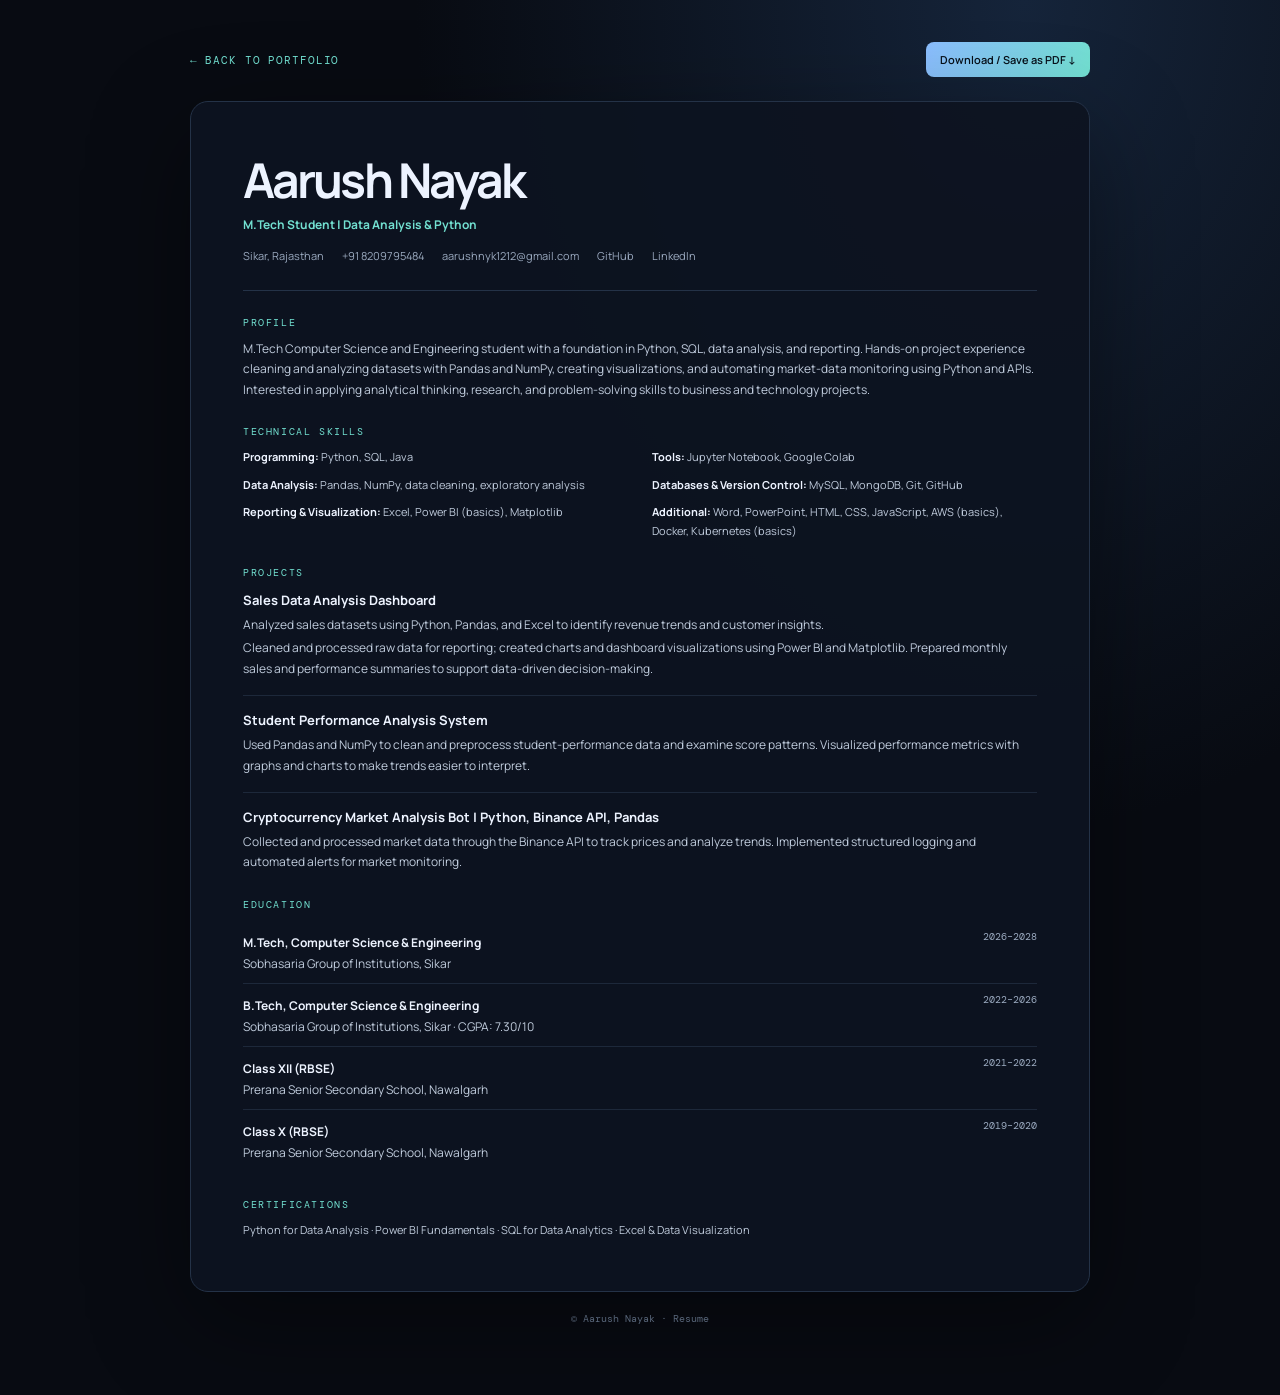
==== resume.html @ fc00ae38 "Add responsive online resume with print-to-PDF option" ====
<!doctype html>
<html lang="en">
<head>
<meta charset="utf-8"><meta name="viewport" content="width=device-width,initial-scale=1">
<meta name="theme-color" content="#080b12">
<title>Aarush Nayak | Resume</title>
<link rel="preconnect" href="https://fonts.googleapis.com"><link rel="preconnect" href="https://fonts.gstatic.com" crossorigin>
<link href="https://fonts.googleapis.com/css2?family=DM+Mono:wght@400;500&family=Manrope:wght@400;500;600;700;800&display=swap" rel="stylesheet">
<style>
:root{color-scheme:dark;--bg:#080b12;--panel:#101827;--line:#243247;--text:#edf3ff;--muted:#9baac0;--cyan:#72e0d1;--blue:#8bbdff}
*{box-sizing:border-box}html{scroll-behavior:smooth}body{margin:0;background:radial-gradient(ellipse at 80% 0%,#15243a 0,transparent 42%),var(--bg);color:var(--text);font:14px/1.7 Manrope,Arial,sans-serif}
.wrap{width:min(900px,calc(100% - 36px));margin:auto;padding:42px 0 70px}.top{display:flex;justify-content:space-between;align-items:center;gap:16px;margin-bottom:24px}.back{color:var(--cyan);text-decoration:none;font:11px 'DM Mono',monospace;letter-spacing:.08em}.actions{display:flex;gap:10px}.btn{border:1px solid var(--line);border-radius:8px;padding:10px 14px;color:var(--text);text-decoration:none;background:#111c2b;font:600 11px Manrope;cursor:pointer}.btn.primary{background:linear-gradient(110deg,#8bbdff,#72e0d1);color:#071019;border:0}
.sheet{border:1px solid var(--line);border-radius:18px;background:rgba(13,20,32,.94);padding:clamp(24px,5vw,52px);box-shadow:0 30px 100px #0006;animation:rise .7s ease both}
header{padding-bottom:24px;border-bottom:1px solid var(--line)}h1{font-size:clamp(32px,6vw,48px);line-height:1.1;letter-spacing:-.06em;margin:0 0 8px}.role{color:var(--cyan);font-weight:700;margin:0 0 12px}.contact{display:flex;flex-wrap:wrap;gap:7px 18px;color:var(--muted);font-size:11px}.contact a{color:var(--muted);text-decoration:none}
section{margin-top:25px}.eyebrow{font:10px 'DM Mono',monospace;color:var(--cyan);letter-spacing:.16em;margin:0 0 10px}h2{font-size:16px;margin:0 0 9px;letter-spacing:-.02em}p{margin:0;color:#c0ccdd;font-size:12px}.skills{display:grid;grid-template-columns:1fr 1fr;gap:9px 24px}.skill{font-size:11px;color:#c0ccdd}.skill b{color:var(--text)}.project{padding:0 0 13px;margin-bottom:13px;border-bottom:1px solid rgba(36,50,71,.7)}.project:last-child{border:0;padding:0;margin:0}.project h3{font-size:13px;margin:0 0 4px}.project p{margin:3px 0}.edu{display:flex;justify-content:space-between;gap:20px;padding:9px 0;border-bottom:1px solid rgba(36,50,71,.7)}.edu:last-child{border:0}.edu strong{font-size:12px}.edu span{font:10px 'DM Mono',monospace;color:var(--muted);white-space:nowrap}.certs{color:#c0ccdd;font-size:11px}
footer{text-align:center;color:#70819a;font:10px 'DM Mono',monospace;margin-top:20px}
@keyframes rise{from{opacity:0;transform:translateY(16px)}to{opacity:1;transform:translateY(0)}}
@media(max-width:600px){.top{align-items:flex-start;flex-direction:column}.skills{grid-template-columns:1fr}.edu{flex-direction:column;gap:2px}}
@media(prefers-reduced-motion:reduce){.sheet{animation:none}}
@media print{ @page{size:A4;margin:14mm}body{background:#fff!important;color:#172033!important;font-size:10pt}.wrap{width:100%;padding:0}.top,footer{display:none!important}.sheet{background:#fff!important;color:#172033!important;border:0;box-shadow:none;padding:0;animation:none}.role,.eyebrow{color:#087e83!important}.contact,.contact a,p,.skill,.certs{color:#34445c!important}header{border-color:#cbd5e1}section{margin-top:16px}.project,.edu{border-color:#dbe2ea}h1,h2,h3,.edu strong{color:#172033!important} }
</style>
</head>
<body><div class="wrap">
<div class="top"><a class="back" href="index.html">← BACK TO PORTFOLIO</a><div class="actions"><button class="btn primary" onclick="window.print()">Download / Save as PDF ↓</button></div></div>
<article class="sheet">
<header><h1>Aarush Nayak</h1><p class="role">M.Tech Student | Data Analysis & Python</p><div class="contact"><span>Sikar, Rajasthan</span><a href="tel:+918209795484">+91 8209795484</a><a href="mailto:aarushnyk1212@gmail.com">aarushnyk1212@gmail.com</a><a href="https://github.com/aarushnayak">GitHub</a><a href="https://linkedin.com/in/aarush-nayak-8302ab220">LinkedIn</a></div></header>
<section><p class="eyebrow">PROFILE</p><p>M.Tech Computer Science and Engineering student with a foundation in Python, SQL, data analysis, and reporting. Hands-on project experience cleaning and analyzing datasets with Pandas and NumPy, creating visualizations, and automating market-data monitoring using Python and APIs. Interested in applying analytical thinking, research, and problem-solving skills to business and technology projects.</p></section>
<section><p class="eyebrow">TECHNICAL SKILLS</p><div class="skills">
<div class="skill"><b>Programming:</b> Python, SQL, Java</div><div class="skill"><b>Tools:</b> Jupyter Notebook, Google Colab</div>
<div class="skill"><b>Data Analysis:</b> Pandas, NumPy, data cleaning, exploratory analysis</div><div class="skill"><b>Databases & Version Control:</b> MySQL, MongoDB, Git, GitHub</div>
<div class="skill"><b>Reporting & Visualization:</b> Excel, Power BI (basics), Matplotlib</div><div class="skill"><b>Additional:</b> Word, PowerPoint, HTML, CSS, JavaScript, AWS (basics), Docker, Kubernetes (basics)</div>
</div></section>
<section><p class="eyebrow">PROJECTS</p>
<div class="project"><h3>Sales Data Analysis Dashboard</h3><p>Analyzed sales datasets using Python, Pandas, and Excel to identify revenue trends and customer insights.</p><p>Cleaned and processed raw data for reporting; created charts and dashboard visualizations using Power BI and Matplotlib. Prepared monthly sales and performance summaries to support data-driven decision-making.</p></div>
<div class="project"><h3>Student Performance Analysis System</h3><p>Used Pandas and NumPy to clean and preprocess student-performance data and examine score patterns. Visualized performance metrics with graphs and charts to make trends easier to interpret.</p></div>
<div class="project"><h3>Cryptocurrency Market Analysis Bot | Python, Binance API, Pandas</h3><p>Collected and processed market data through the Binance API to track prices and analyze trends. Implemented structured logging and automated alerts for market monitoring.</p></div>
</section>
<section><p class="eyebrow">EDUCATION</p>
<div class="edu"><div><strong>M.Tech, Computer Science & Engineering</strong><p>Sobhasaria Group of Institutions, Sikar</p></div><span>2026–2028</span></div>
<div class="edu"><div><strong>B.Tech, Computer Science & Engineering</strong><p>Sobhasaria Group of Institutions, Sikar · CGPA: 7.30/10</p></div><span>2022–2026</span></div>
<div class="edu"><div><strong>Class XII (RBSE)</strong><p>Prerana Senior Secondary School, Nawalgarh</p></div><span>2021–2022</span></div>
<div class="edu"><div><strong>Class X (RBSE)</strong><p>Prerana Senior Secondary School, Nawalgarh</p></div><span>2019–2020</span></div>
</section>
<section><p class="eyebrow">CERTIFICATIONS</p><p class="certs">Python for Data Analysis · Power BI Fundamentals · SQL for Data Analytics · Excel & Data Visualization</p></section>
</article><footer>© Aarush Nayak · Resume</footer></div></body></html>
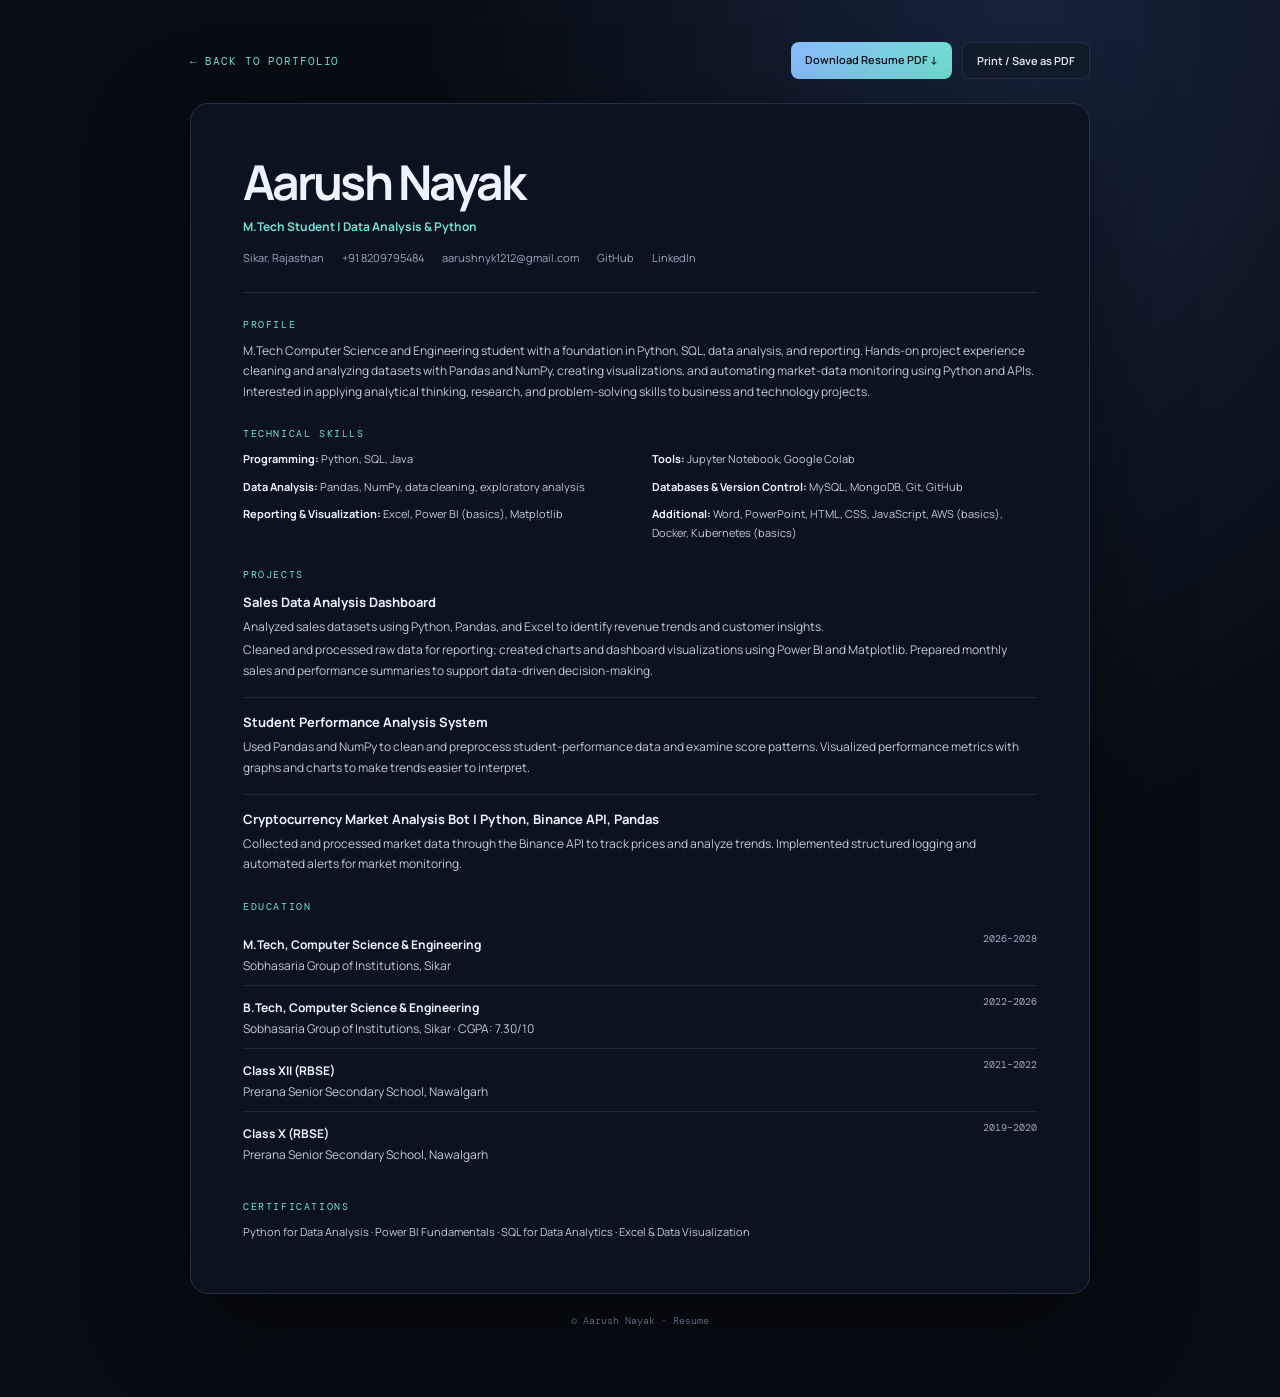
==== commit 30596dbe: "Add direct PDF download action to resume page" ====
--- a/resume.html
+++ b/resume.html
@@ -21,7 +21,7 @@
 </style>
 </head>
 <body><div class="wrap">
-<div class="top"><a class="back" href="index.html">← BACK TO PORTFOLIO</a><div class="actions"><button class="btn primary" onclick="window.print()">Download / Save as PDF ↓</button></div></div>
+<div class="top"><a class="back" href="index.html">← BACK TO PORTFOLIO</a><div class="actions"><a class="btn primary" href="resume.pdf" download>Download Resume PDF ↓</a><button class="btn" onclick="window.print()">Print / Save as PDF</button></div></div>
 <article class="sheet">
 <header><h1>Aarush Nayak</h1><p class="role">M.Tech Student | Data Analysis & Python</p><div class="contact"><span>Sikar, Rajasthan</span><a href="tel:+918209795484">+91 8209795484</a><a href="mailto:aarushnyk1212@gmail.com">aarushnyk1212@gmail.com</a><a href="https://github.com/aarushnayak">GitHub</a><a href="https://linkedin.com/in/aarush-nayak-8302ab220">LinkedIn</a></div></header>
 <section><p class="eyebrow">PROFILE</p><p>M.Tech Computer Science and Engineering student with a foundation in Python, SQL, data analysis, and reporting. Hands-on project experience cleaning and analyzing datasets with Pandas and NumPy, creating visualizations, and automating market-data monitoring using Python and APIs. Interested in applying analytical thinking, research, and problem-solving skills to business and technology projects.</p></section>
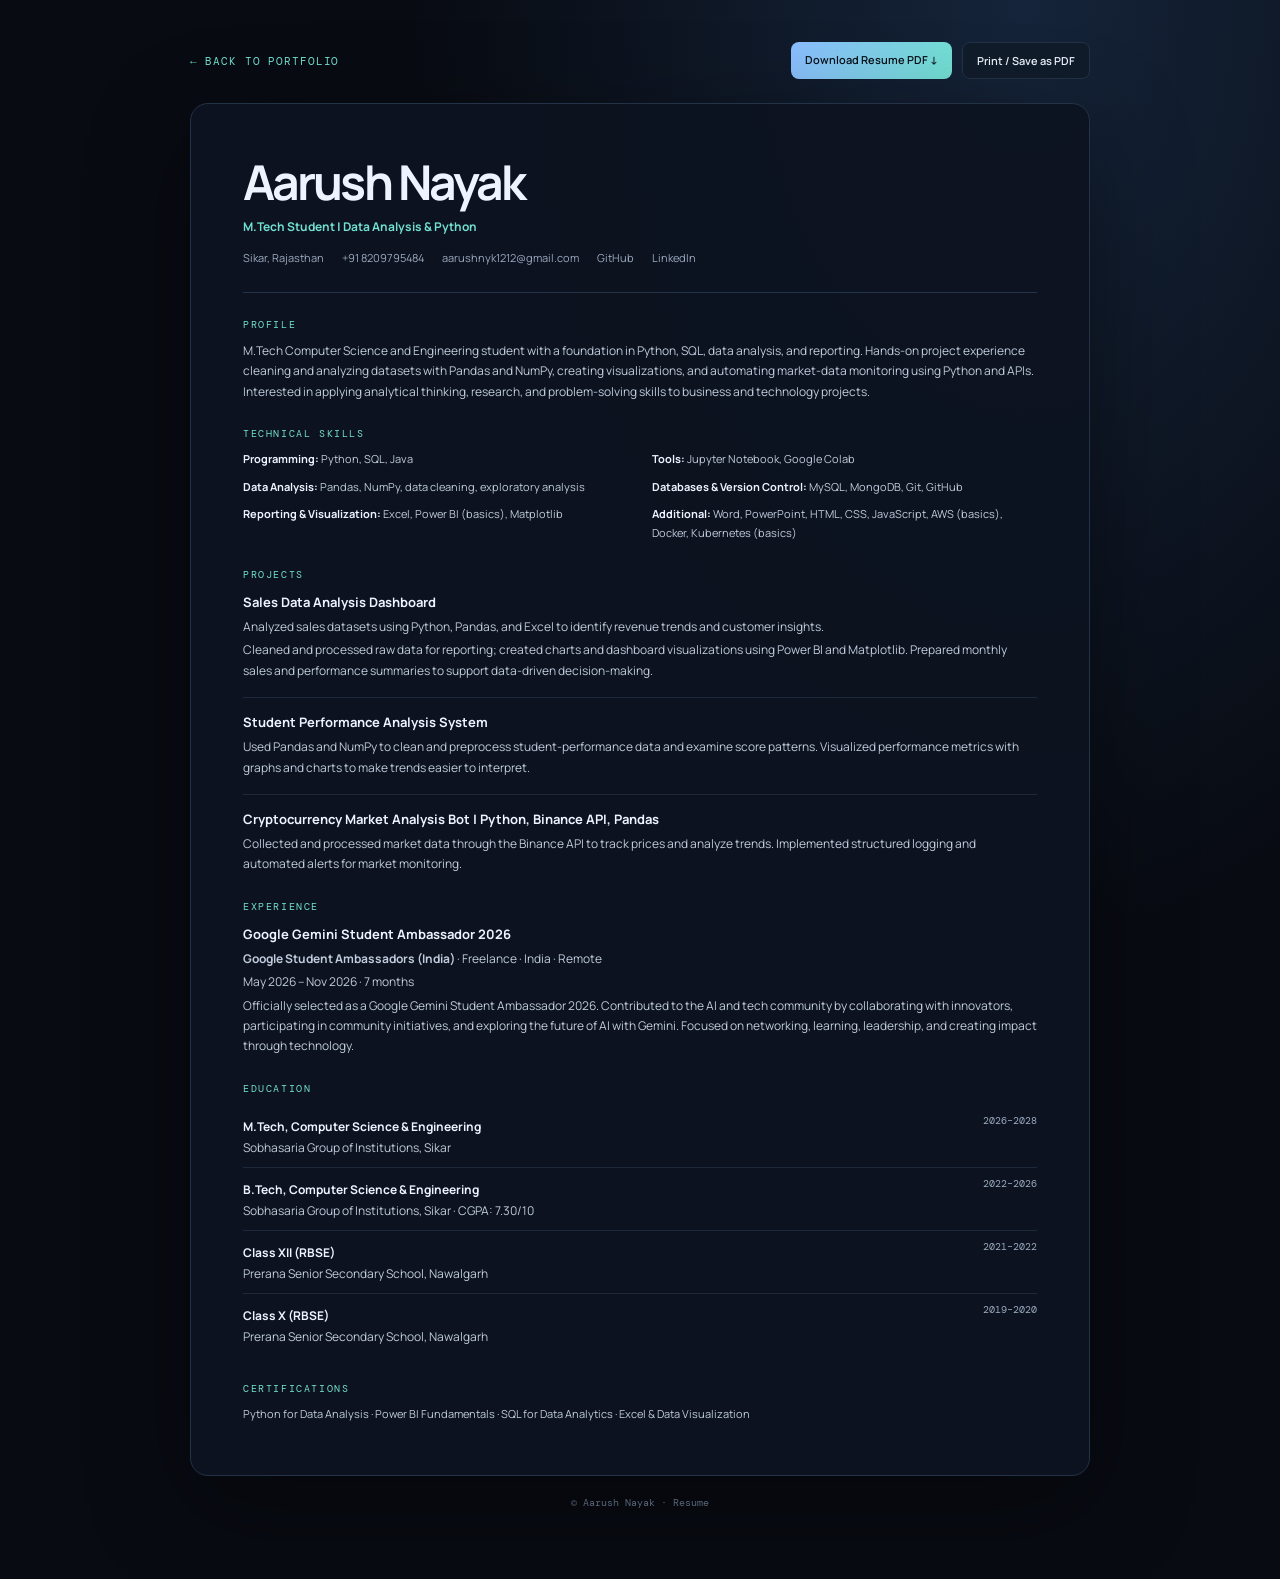
==== commit bca9d5c7: "Add Google Gemini Student Ambassador to resume" ====
--- a/resume.html
+++ b/resume.html
@@ -35,6 +35,9 @@
 <div class="project"><h3>Student Performance Analysis System</h3><p>Used Pandas and NumPy to clean and preprocess student-performance data and examine score patterns. Visualized performance metrics with graphs and charts to make trends easier to interpret.</p></div>
 <div class="project"><h3>Cryptocurrency Market Analysis Bot | Python, Binance API, Pandas</h3><p>Collected and processed market data through the Binance API to track prices and analyze trends. Implemented structured logging and automated alerts for market monitoring.</p></div>
 </section>
+<section><p class="eyebrow">EXPERIENCE</p>
+<div class="project"><h3>Google Gemini Student Ambassador 2026</h3><p><b>Google Student Ambassadors (India)</b> · Freelance · India · Remote</p><p>May 2026 – Nov 2026 · 7 months</p><p>Officially selected as a Google Gemini Student Ambassador 2026. Contributed to the AI and tech community by collaborating with innovators, participating in community initiatives, and exploring the future of AI with Gemini. Focused on networking, learning, leadership, and creating impact through technology.</p></div>
+</section>
 <section><p class="eyebrow">EDUCATION</p>
 <div class="edu"><div><strong>M.Tech, Computer Science & Engineering</strong><p>Sobhasaria Group of Institutions, Sikar</p></div><span>2026–2028</span></div>
 <div class="edu"><div><strong>B.Tech, Computer Science & Engineering</strong><p>Sobhasaria Group of Institutions, Sikar · CGPA: 7.30/10</p></div><span>2022–2026</span></div>
